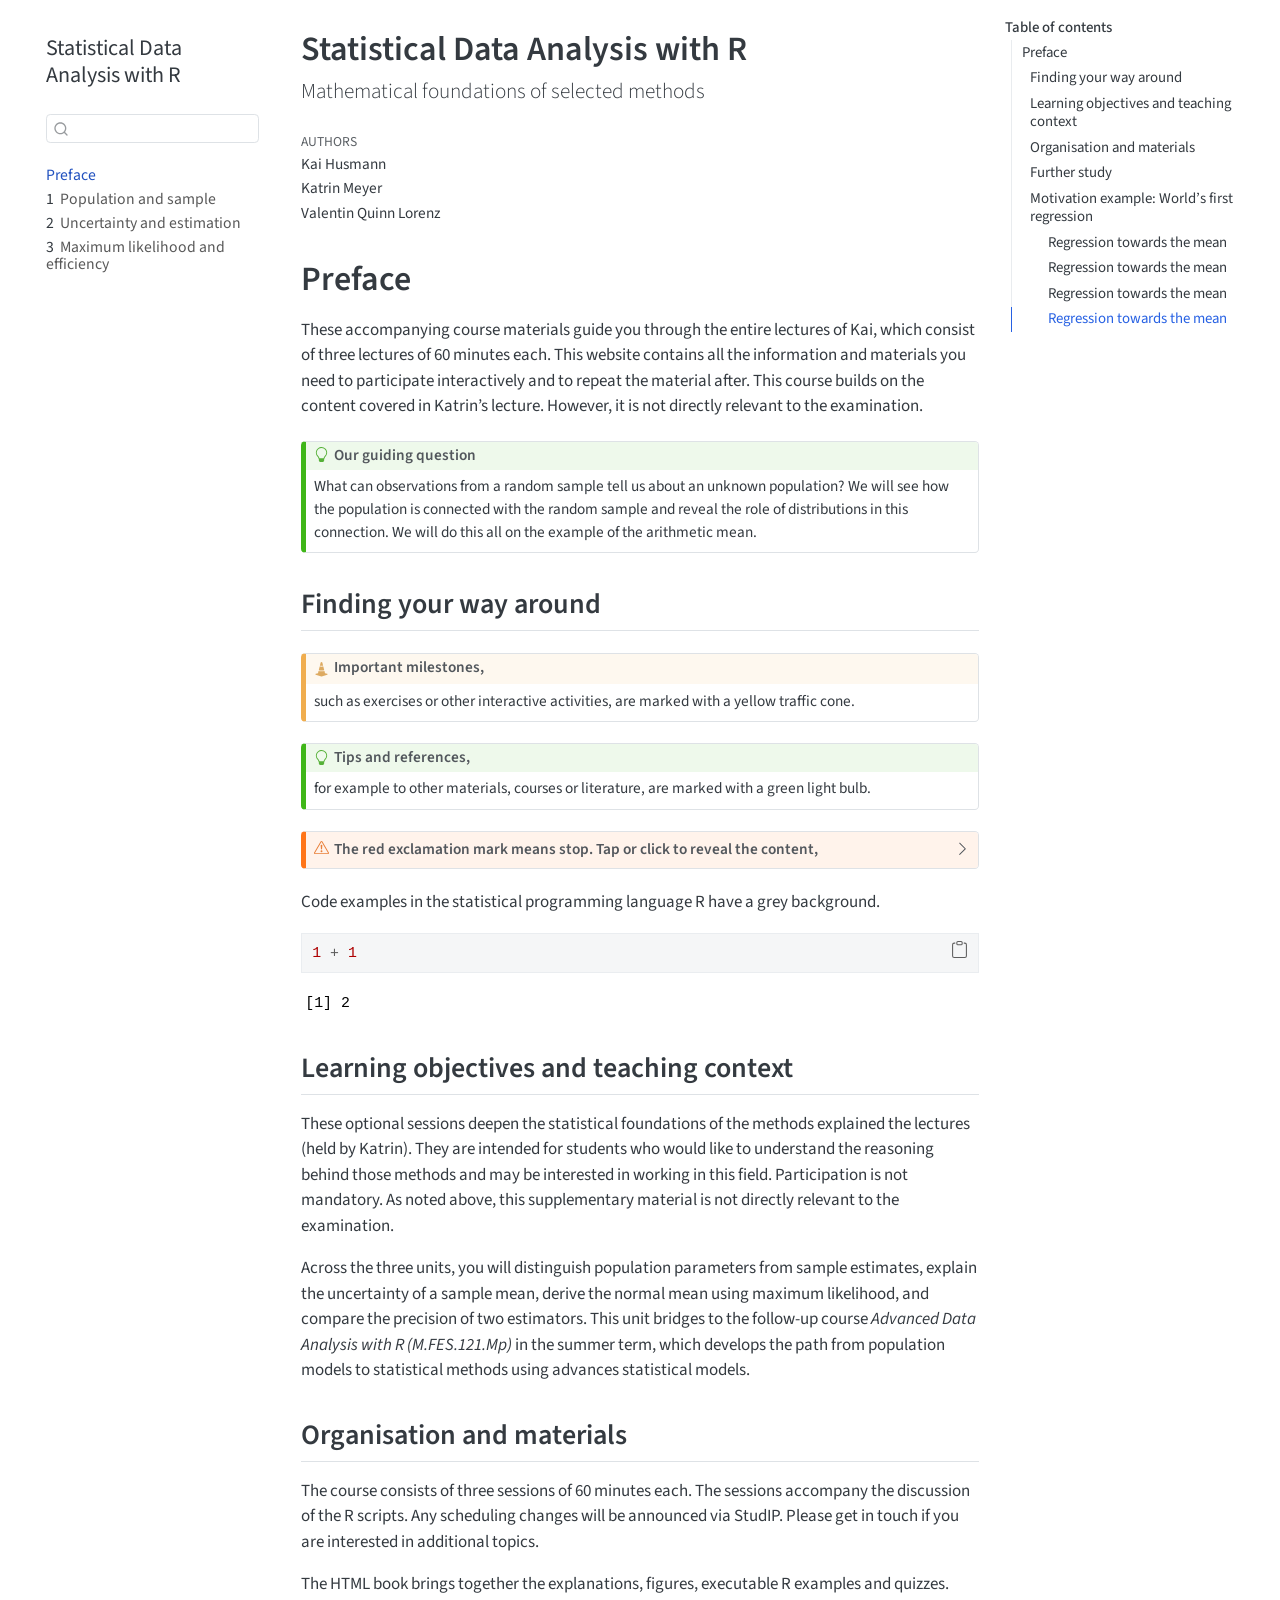
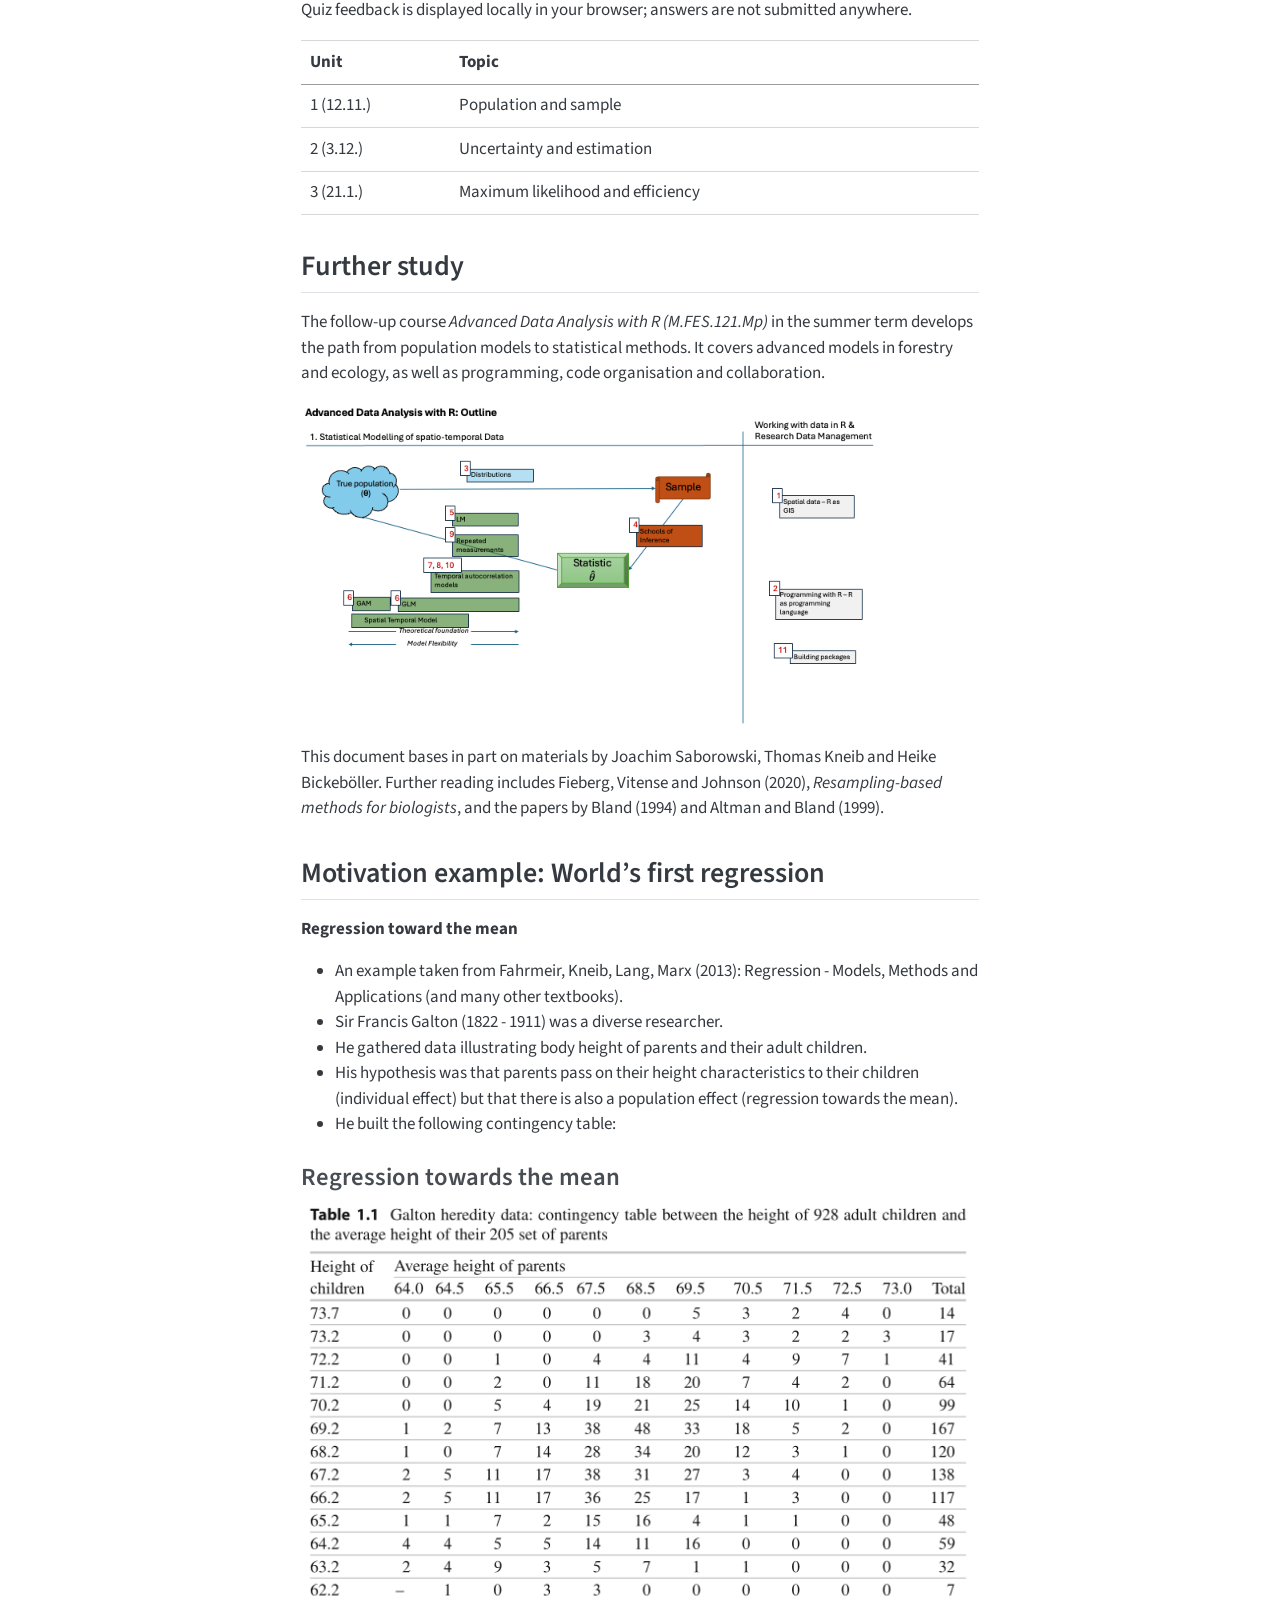
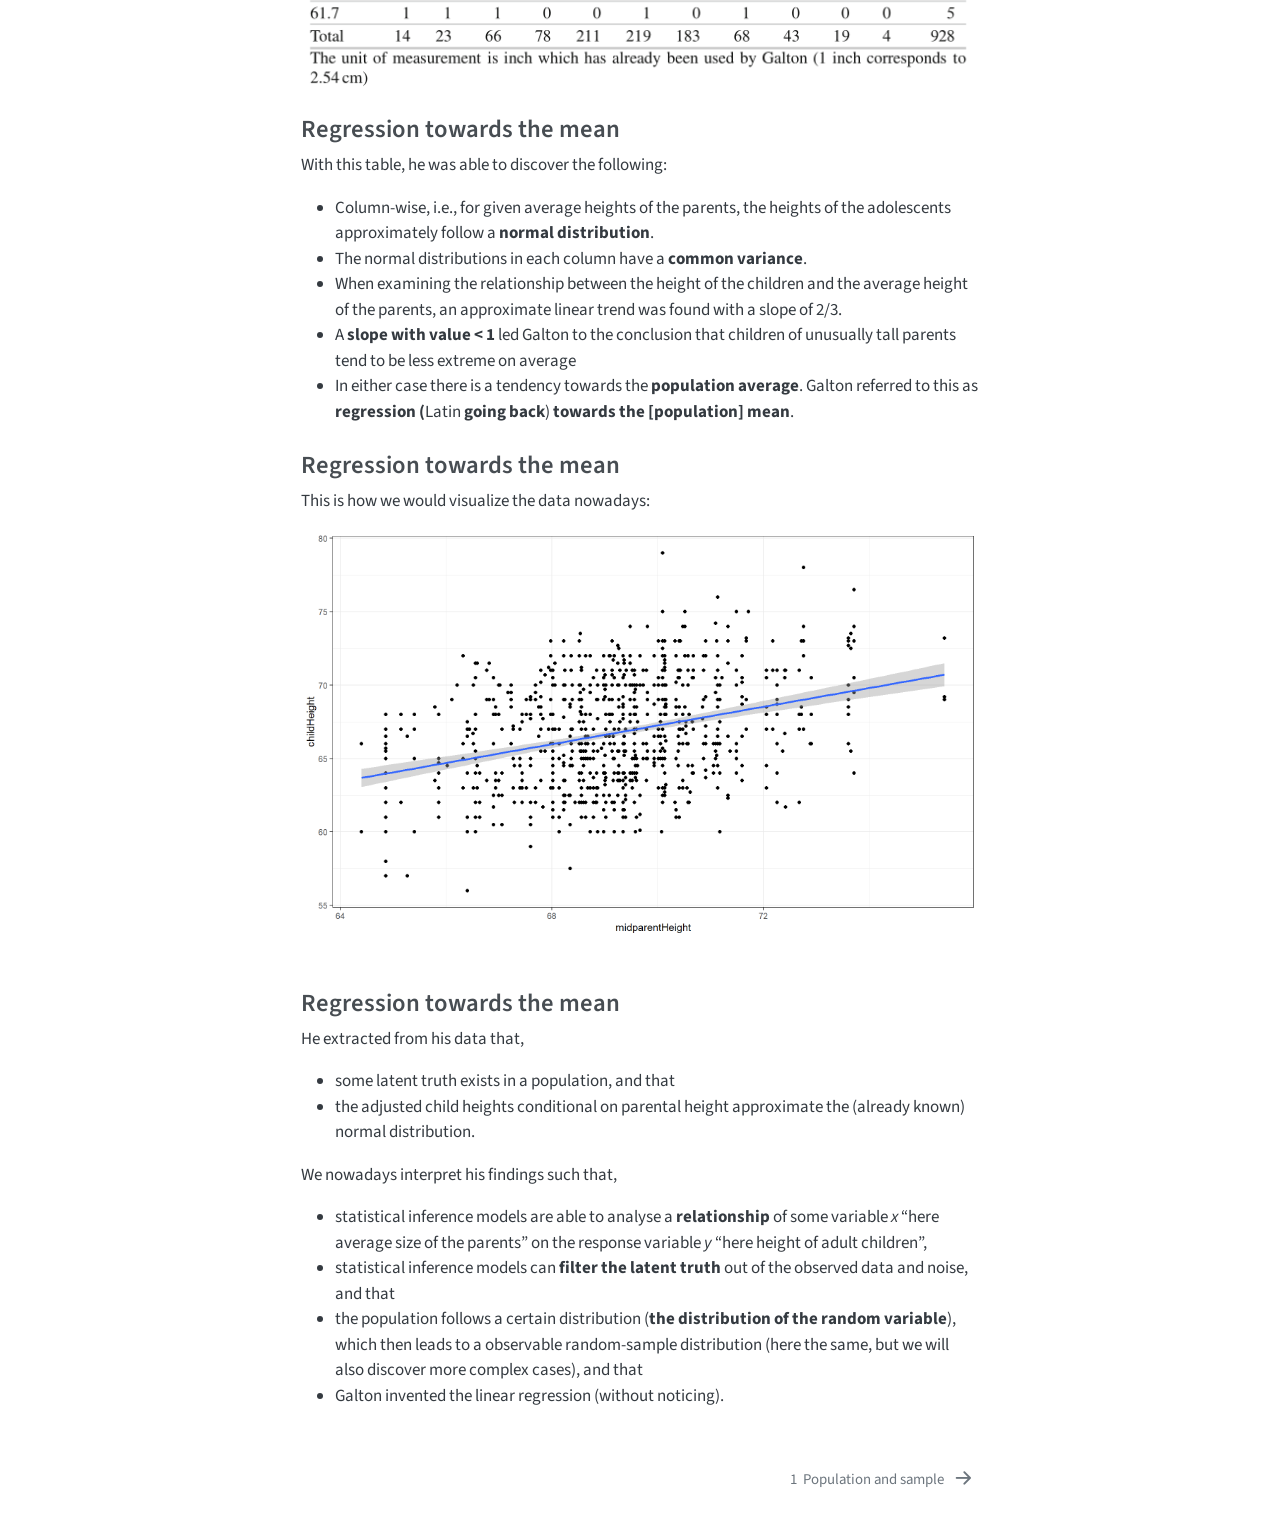
==== docs/index.html @ 3f5bbbbd "Publish initial course book" ====
<!DOCTYPE html>
<html xmlns="http://www.w3.org/1999/xhtml" lang="en" xml:lang="en"><head>

<meta charset="utf-8">
<meta name="generator" content="quarto-1.9.37">

<meta name="viewport" content="width=device-width, initial-scale=1.0, user-scalable=yes">

<meta name="author" content="Kai Husmann">
<meta name="author" content="Katrin Meyer">
<meta name="author" content="Valentin Quinn Lorenz">

<title>Statistical Data Analysis with R</title>
<style>
/* Default styles provided by pandoc.
** See https://pandoc.org/MANUAL.html#variables-for-html for config info.
*/
code{white-space: pre-wrap;}
span.smallcaps{font-variant: small-caps;}
div.columns{display: flex; gap: min(4vw, 1.5em);}
div.column{flex: auto; overflow-x: auto;}
div.hanging-indent{margin-left: 1.5em; text-indent: -1.5em;}
ul.task-list{list-style: none;}
ul.task-list li input[type="checkbox"] {
  width: 0.8em;
  margin: 0 0.8em 0.2em -1em; /* quarto-specific, see https://github.com/quarto-dev/quarto-cli/issues/4556 */ 
  vertical-align: middle;
}
/* CSS for syntax highlighting */
html { -webkit-text-size-adjust: 100%; }
pre > code.sourceCode { white-space: pre; position: relative; }
pre > code.sourceCode > span { display: inline-block; line-height: 1.25; }
pre > code.sourceCode > span:empty { height: 1.2em; }
.sourceCode { overflow: visible; }
code.sourceCode > span { color: inherit; text-decoration: inherit; }
div.sourceCode { margin: 1em 0; }
pre.sourceCode { margin: 0; }
@media screen {
div.sourceCode { overflow: auto; }
}
@media print {
pre > code.sourceCode { white-space: pre-wrap; }
pre > code.sourceCode > span { text-indent: -5em; padding-left: 5em; }
}
pre.numberSource code
  { counter-reset: source-line 0; }
pre.numberSource code > span
  { position: relative; left: -4em; counter-increment: source-line; }
pre.numberSource code > span > a:first-child::before
  { content: counter(source-line);
    position: relative; left: -1em; text-align: right; vertical-align: baseline;
    border: none; display: inline-block;
    -webkit-touch-callout: none; -webkit-user-select: none;
    -khtml-user-select: none; -moz-user-select: none;
    -ms-user-select: none; user-select: none;
    padding: 0 4px; width: 4em;
  }
pre.numberSource { margin-left: 3em;  padding-left: 4px; }
div.sourceCode
  {   }
@media screen {
pre > code.sourceCode > span > a:first-child::before { text-decoration: underline; }
}
</style>


<script src="site_libs/quarto-nav/quarto-nav.js"></script>
<script src="site_libs/quarto-nav/headroom.min.js"></script>
<script src="site_libs/clipboard/clipboard.min.js"></script>
<script src="site_libs/quarto-search/autocomplete.umd.js"></script>
<script src="site_libs/quarto-search/fuse.min.js"></script>
<script src="site_libs/quarto-search/quarto-search.js"></script>
<meta name="quarto:offset" content="./">
<link href="./population-and-sample.html" rel="next">
<script src="site_libs/quarto-html/quarto.js" type="module"></script>
<script src="site_libs/quarto-html/tabsets/tabsets.js" type="module"></script>
<script src="site_libs/quarto-html/popper.min.js"></script>
<script src="site_libs/quarto-html/tippy.umd.min.js"></script>
<script src="site_libs/quarto-html/anchor.min.js"></script>
<link href="site_libs/quarto-html/tippy.css" rel="stylesheet">
<link href="site_libs/quarto-html/quarto-syntax-highlighting-7f8f88aac4f3542376d5c11b86a4c14d.css" rel="stylesheet" id="quarto-text-highlighting-styles">
<script src="site_libs/bootstrap/bootstrap.min.js"></script>
<link href="site_libs/bootstrap/bootstrap-icons.css" rel="stylesheet">
<link href="site_libs/bootstrap/bootstrap-832e3d7b6b94ddcc90a000f8fabe51a9.min.css" rel="stylesheet" append-hash="true" id="quarto-bootstrap" data-mode="light">
<script id="quarto-search-options" type="application/json">{
  "location": "sidebar",
  "copy-button": false,
  "collapse-after": 3,
  "panel-placement": "start",
  "type": "textbox",
  "limit": 50,
  "keyboard-shortcut": [
    "f",
    "/",
    "s"
  ],
  "show-item-context": false,
  "language": {
    "search-no-results-text": "No results",
    "search-matching-documents-text": "matching documents",
    "search-copy-link-title": "Copy link to search",
    "search-hide-matches-text": "Hide additional matches",
    "search-more-match-text": "more match in this document",
    "search-more-matches-text": "more matches in this document",
    "search-clear-button-title": "Clear",
    "search-text-placeholder": "",
    "search-detached-cancel-button-title": "Cancel",
    "search-submit-button-title": "Submit",
    "search-label": "Search"
  }
}</script>


<link rel="stylesheet" href="assets/course.css">
</head>

<body class="nav-sidebar floating quarto-light">

<div id="quarto-search-results"></div>
  <header id="quarto-header" class="headroom fixed-top">
  <nav class="quarto-secondary-nav">
    <div class="container-fluid d-flex">
      <button type="button" class="quarto-btn-toggle btn" data-bs-toggle="collapse" role="button" data-bs-target=".quarto-sidebar-collapse-item" aria-controls="quarto-sidebar" aria-expanded="false" aria-label="Toggle sidebar navigation" onclick="if (window.quartoToggleHeadroom) { window.quartoToggleHeadroom(); }">
        <i class="bi bi-layout-text-sidebar-reverse"></i>
      </button>
        <nav class="quarto-page-breadcrumbs" aria-label="breadcrumb"><ol class="breadcrumb"><li class="breadcrumb-item"><a href="./index.html">Preface</a></li></ol></nav>
        <a class="flex-grow-1" role="navigation" data-bs-toggle="collapse" data-bs-target=".quarto-sidebar-collapse-item" aria-controls="quarto-sidebar" aria-expanded="false" aria-label="Toggle sidebar navigation" onclick="if (window.quartoToggleHeadroom) { window.quartoToggleHeadroom(); }">      
        </a>
      <button type="button" class="btn quarto-search-button" aria-label="Search" onclick="window.quartoOpenSearch();">
        <i class="bi bi-search"></i>
      </button>
    </div>
  </nav>
</header>
<!-- content -->
<div id="quarto-content" class="quarto-container page-columns page-rows-contents page-layout-article">
<!-- sidebar -->
  <nav id="quarto-sidebar" class="sidebar collapse collapse-horizontal quarto-sidebar-collapse-item sidebar-navigation floating overflow-auto">
    <div class="pt-lg-2 mt-2 text-left sidebar-header">
    <div class="sidebar-title mb-0 py-0">
      <a href="./">Statistical Data Analysis with R</a> 
    </div>
      </div>
        <div class="mt-2 flex-shrink-0 align-items-center">
        <div class="sidebar-search">
        <div id="quarto-search" class="" title="Search"></div>
        </div>
        </div>
    <div class="sidebar-menu-container"> 
    <ul class="list-unstyled mt-1">
        <li class="sidebar-item">
  <div class="sidebar-item-container"> 
  <a href="./index.html" class="sidebar-item-text sidebar-link active">
 <span class="menu-text">Preface</span></a>
  </div>
</li>
        <li class="sidebar-item">
  <div class="sidebar-item-container"> 
  <a href="./population-and-sample.html" class="sidebar-item-text sidebar-link">
 <span class="menu-text"><span class="chapter-number">1</span>&nbsp; <span class="chapter-title">Population and sample</span></span></a>
  </div>
</li>
        <li class="sidebar-item">
  <div class="sidebar-item-container"> 
  <a href="./uncertainty-and-estimation.html" class="sidebar-item-text sidebar-link">
 <span class="menu-text"><span class="chapter-number">2</span>&nbsp; <span class="chapter-title">Uncertainty and estimation</span></span></a>
  </div>
</li>
        <li class="sidebar-item">
  <div class="sidebar-item-container"> 
  <a href="./maximum-likelihood-and-efficiency.html" class="sidebar-item-text sidebar-link">
 <span class="menu-text"><span class="chapter-number">3</span>&nbsp; <span class="chapter-title">Maximum likelihood and efficiency</span></span></a>
  </div>
</li>
    </ul>
    </div>
</nav>
<div id="quarto-sidebar-glass" class="quarto-sidebar-collapse-item" data-bs-toggle="collapse" data-bs-target=".quarto-sidebar-collapse-item"></div>
<!-- margin-sidebar -->
    <div id="quarto-margin-sidebar" class="sidebar margin-sidebar">
        <nav id="TOC" role="doc-toc" class="toc-active">
    <h2 id="toc-title">Table of contents</h2>
   
  <ul>
  <li><a href="#preface" id="toc-preface" class="nav-link active" data-scroll-target="#preface">Preface</a>
  <ul class="collapse">
  <li><a href="#finding-your-way-around" id="toc-finding-your-way-around" class="nav-link" data-scroll-target="#finding-your-way-around">Finding your way around</a></li>
  <li><a href="#learning-objectives-and-teaching-context" id="toc-learning-objectives-and-teaching-context" class="nav-link" data-scroll-target="#learning-objectives-and-teaching-context">Learning objectives and teaching context</a></li>
  <li><a href="#organisation-and-materials" id="toc-organisation-and-materials" class="nav-link" data-scroll-target="#organisation-and-materials">Organisation and materials</a></li>
  <li><a href="#further-study" id="toc-further-study" class="nav-link" data-scroll-target="#further-study">Further study</a></li>
  <li><a href="#motivation-example-worlds-first-regression" id="toc-motivation-example-worlds-first-regression" class="nav-link" data-scroll-target="#motivation-example-worlds-first-regression">Motivation example: World’s first regression</a>
  <ul class="collapse">
  <li><a href="#regression-towards-the-mean" id="toc-regression-towards-the-mean" class="nav-link" data-scroll-target="#regression-towards-the-mean">Regression towards the mean</a></li>
  <li><a href="#regression-towards-the-mean-1" id="toc-regression-towards-the-mean-1" class="nav-link" data-scroll-target="#regression-towards-the-mean-1">Regression towards the mean</a></li>
  <li><a href="#regression-towards-the-mean-2" id="toc-regression-towards-the-mean-2" class="nav-link" data-scroll-target="#regression-towards-the-mean-2">Regression towards the mean</a></li>
  <li><a href="#regression-towards-the-mean-3" id="toc-regression-towards-the-mean-3" class="nav-link" data-scroll-target="#regression-towards-the-mean-3">Regression towards the mean</a></li>
  </ul></li>
  </ul></li>
  </ul>
</nav>
    </div>
<!-- main -->
<main class="content" id="quarto-document-content">

<header id="title-block-header" class="quarto-title-block default">
<div class="quarto-title">
<h1 class="title">Statistical Data Analysis with R</h1>
<p class="subtitle lead">Mathematical foundations of selected methods</p>
</div>



<div class="quarto-title-meta">

    <div>
    <div class="quarto-title-meta-heading">Authors</div>
    <div class="quarto-title-meta-contents">
             <p>Kai Husmann </p>
             <p>Katrin Meyer </p>
             <p>Valentin Quinn Lorenz </p>
          </div>
  </div>
    
  
    
  </div>
  


</header>


<section id="preface" class="level1 unnumbered">
<h1 class="unnumbered">Preface</h1>
<p>These accompanying course materials guide you through the entire lectures of Kai, which consist of three lectures of 60 minutes each. This website contains all the information and materials you need to participate interactively and to repeat the material after. This course builds on the content covered in Katrin’s lecture. However, it is not directly relevant to the examination.</p>
<div class="callout callout-style-default callout-tip callout-titled">
<div class="callout-header d-flex align-content-center">
<div class="callout-icon-container">
<i class="callout-icon"></i>
</div>
<div class="callout-title-container flex-fill">
<span class="screen-reader-only">Tip</span>Our guiding question
</div>
</div>
<div class="callout-body-container callout-body">
<p>What can observations from a random sample tell us about an unknown population? We will see how the population is connected with the random sample and reveal the role of distributions in this connection. We will do this all on the example of the arithmetic mean.</p>
</div>
</div>
<section id="finding-your-way-around" class="level2">
<h2 class="anchored" data-anchor-id="finding-your-way-around">Finding your way around</h2>
<div class="callout callout-style-default callout-caution callout-titled">
<div class="callout-header d-flex align-content-center">
<div class="callout-icon-container">
<i class="callout-icon"></i>
</div>
<div class="callout-title-container flex-fill">
<span class="screen-reader-only">Caution</span>Important milestones,
</div>
</div>
<div class="callout-body-container callout-body">
<p>such as exercises or other interactive activities, are marked with a yellow traffic cone.</p>
</div>
</div>
<div class="callout callout-style-default callout-tip callout-titled">
<div class="callout-header d-flex align-content-center">
<div class="callout-icon-container">
<i class="callout-icon"></i>
</div>
<div class="callout-title-container flex-fill">
<span class="screen-reader-only">Tip</span>Tips and references,
</div>
</div>
<div class="callout-body-container callout-body">
<p>for example to other materials, courses or literature, are marked with a green light bulb.</p>
</div>
</div>
<div class="callout callout-style-default callout-warning callout-titled">
<div class="callout-header d-flex align-content-center collapsed" data-bs-toggle="collapse" data-bs-target=".callout-4-contents" aria-controls="callout-4" aria-expanded="false" aria-label="Toggle callout">
<div class="callout-icon-container">
<i class="callout-icon"></i>
</div>
<div class="callout-title-container flex-fill">
<span class="screen-reader-only">Warning</span>The red exclamation mark means stop. Tap or click to reveal the content,
</div>
<div class="callout-btn-toggle d-inline-block border-0 py-1 ps-1 pe-0 float-end"><i class="callout-toggle"></i></div>
</div>
<div id="callout-4" class="callout-4-contents callout-collapse collapse">
<div class="callout-body-container callout-body">
<p>so that you can think about it before reading ahead.</p>
</div>
</div>
</div>
<p>Code examples in the statistical programming language R have a grey background.</p>
<div class="cell">
<div class="code-copy-outer-scaffold"><div class="sourceCode cell-code" id="cb1"><pre class="sourceCode r code-with-copy"><code class="sourceCode r"><span id="cb1-1"><a href="#cb1-1" aria-hidden="true" tabindex="-1"></a><span class="dv">1</span> <span class="sc">+</span> <span class="dv">1</span></span></code></pre></div><button title="Copy to Clipboard" class="code-copy-button"><i class="bi"></i></button></div>
<div class="cell-output cell-output-stdout">
<pre><code>[1] 2</code></pre>
</div>
</div>
</section>
<section id="learning-objectives-and-teaching-context" class="level2">
<h2 class="anchored" data-anchor-id="learning-objectives-and-teaching-context">Learning objectives and teaching context</h2>
<p>These optional sessions deepen the statistical foundations of the methods explained the lectures (held by Katrin). They are intended for students who would like to understand the reasoning behind those methods and may be interested in working in this field. Participation is not mandatory. As noted above, this supplementary material is not directly relevant to the examination.</p>
<p>Across the three units, you will distinguish population parameters from sample estimates, explain the uncertainty of a sample mean, derive the normal mean using maximum likelihood, and compare the precision of two estimators. This unit bridges to the follow-up course <em>Advanced Data Analysis with R (M.FES.121.Mp)</em> in the summer term, which develops the path from population models to statistical methods using advances statistical models.</p>
</section>
<section id="organisation-and-materials" class="level2">
<h2 class="anchored" data-anchor-id="organisation-and-materials">Organisation and materials</h2>
<p>The course consists of three sessions of 60 minutes each. The sessions accompany the discussion of the R scripts. Any scheduling changes will be announced via StudIP. Please get in touch if you are interested in additional topics.</p>
<p>The HTML book brings together the explanations, figures, executable R examples and quizzes. Quiz feedback is displayed locally in your browser; answers are not submitted anywhere.</p>
<table class="caption-top table">
<thead>
<tr class="header">
<th>Unit</th>
<th>Topic</th>
<th></th>
</tr>
</thead>
<tbody>
<tr class="odd">
<td>1 (12.11.)</td>
<td>Population and sample</td>
<td></td>
</tr>
<tr class="even">
<td>2 (3.12.)</td>
<td>Uncertainty and estimation</td>
<td></td>
</tr>
<tr class="odd">
<td>3 (21.1.)</td>
<td>Maximum likelihood and efficiency</td>
<td></td>
</tr>
</tbody>
</table>
</section>
<section id="further-study" class="level2">
<h2 class="anchored" data-anchor-id="further-study">Further study</h2>
<p>The follow-up course <em>Advanced Data Analysis with R (M.FES.121.Mp)</em> in the summer term develops the path from population models to statistical methods. It covers advanced models in forestry and ecology, as well as programming, code organisation and collaboration.</p>
<p><img src="assets/intro/overview.png" class="img-fluid" style="width:85.0%" alt="Overview of the Advanced Data Analysis with R course."></p>
<p>This document bases in part on materials by Joachim Saborowski, Thomas Kneib and Heike Bickeböller. Further reading includes Fieberg, Vitense and Johnson (2020), <em>Resampling-based methods for biologists</em>, and the papers by Bland (1994) and Altman and Bland (1999).</p>
</section>
<section id="motivation-example-worlds-first-regression" class="level2">
<h2 class="anchored" data-anchor-id="motivation-example-worlds-first-regression">Motivation example: World’s first regression</h2>
<p><strong>Regression toward the mean</strong></p>
<ul>
<li>An example taken from Fahrmeir, Kneib, Lang, Marx (2013): Regression - Models, Methods and Applications (and many other textbooks).</li>
<li>Sir Francis Galton (1822 - 1911) was a diverse researcher.</li>
<li>He gathered data illustrating body height of parents and their adult children.</li>
<li>His hypothesis was that parents pass on their height characteristics to their children (individual effect) but that there is also a population effect (regression towards the mean).</li>
<li>He built the following contingency table:</li>
</ul>
<section id="regression-towards-the-mean" class="level3">
<h3 class="anchored" data-anchor-id="regression-towards-the-mean">Regression towards the mean</h3>
<p><img src="assets/intro/galton_contingency.png" class="img-fluid"></p>
</section>
<section id="regression-towards-the-mean-1" class="level3">
<h3 class="anchored" data-anchor-id="regression-towards-the-mean-1">Regression towards the mean</h3>
<p>With this table, he was able to discover the following:</p>
<ul>
<li>Column-wise, i.e., for given average heights of the parents, the heights of the adolescents approximately follow a <strong>normal distribution</strong>.</li>
<li>The normal distributions in each column have a <strong>common variance</strong>.</li>
<li>When examining the relationship between the height of the children and the average height of the parents, an approximate linear trend was found with a slope of 2/3.</li>
<li>A <strong>slope with value &lt; 1</strong> led Galton to the conclusion that children of unusually tall parents tend to be less extreme on average</li>
<li>In either case there is a tendency towards the <strong>population average</strong>. Galton referred to this as <strong>regression (</strong>Latin <strong>going back</strong>) <strong>towards the [population] mean</strong>.</li>
</ul>
</section>
<section id="regression-towards-the-mean-2" class="level3">
<h3 class="anchored" data-anchor-id="regression-towards-the-mean-2">Regression towards the mean</h3>
<p>This is how we would visualize the data nowadays:</p>
<div class="cell">
<div class="cell-output-display">
<div>
<figure class="figure">
<p><img src="index_files/figure-html/unnamed-chunk-2-1.png" class="img-fluid figure-img" width="960"></p>
</figure>
</div>
</div>
</div>
</section>
<section id="regression-towards-the-mean-3" class="level3">
<h3 class="anchored" data-anchor-id="regression-towards-the-mean-3">Regression towards the mean</h3>
<p>He extracted from his data that,</p>
<ul>
<li>some latent truth exists in a population, and that</li>
<li>the adjusted child heights conditional on parental height approximate the (already known) normal distribution.</li>
</ul>
<p>We nowadays interpret his findings such that,</p>
<ul>
<li>statistical inference models are able to analyse a <strong>relationship</strong> of some variable <em>x</em> “here average size of the parents” on the response variable <em>y</em> “here height of adult children”,</li>
<li>statistical inference models can <strong>filter the latent truth</strong> out of the observed data and noise, and that</li>
<li>the population follows a certain distribution (<strong>the distribution of the random variable</strong>), which then leads to a observable random-sample distribution (here the same, but we will also discover more complex cases), and that</li>
<li>Galton invented the linear regression (without noticing).</li>
</ul>


</section>
</section>
</section>

</main> <!-- /main -->
<script>
document.addEventListener('DOMContentLoaded', () => {
  document.querySelectorAll('.course-quiz').forEach(quiz => {
    const feedback = quiz.querySelector('.quiz-feedback');
    quiz.querySelector('[data-check]').addEventListener('click', () => {
      const selected = quiz.querySelector('input:checked');
      feedback.textContent = !selected ? 'Please select an answer first.' :
        (selected.value === quiz.dataset.answer ? 'Correct. ' : 'Not quite. ') + quiz.dataset.explanation;
    });
    quiz.querySelector('[data-reset]').addEventListener('click', () => {
      quiz.querySelectorAll('input').forEach(input => { input.checked = false; });
      feedback.textContent = '';
      quiz.querySelector('input').focus();
    });
  });
});
</script>
<script id="quarto-html-after-body" type="application/javascript">
  window.document.addEventListener("DOMContentLoaded", function (event) {
    const icon = "";
    const anchorJS = new window.AnchorJS();
    anchorJS.options = {
      placement: 'right',
      icon: icon
    };
    anchorJS.add('.anchored');
    const isCodeAnnotation = (el) => {
      for (const clz of el.classList) {
        if (clz.startsWith('code-annotation-')) {                     
          return true;
        }
      }
      return false;
    }
    const onCopySuccess = function(e) {
      // button target
      const button = e.trigger;
      // don't keep focus
      button.blur();
      // flash "checked"
      button.classList.add('code-copy-button-checked');
      var currentTitle = button.getAttribute("title");
      button.setAttribute("title", "Copied!");
      let tooltip;
      if (window.bootstrap) {
        button.setAttribute("data-bs-toggle", "tooltip");
        button.setAttribute("data-bs-placement", "left");
        button.setAttribute("data-bs-title", "Copied!");
        tooltip = new bootstrap.Tooltip(button, 
          { trigger: "manual", 
            customClass: "code-copy-button-tooltip",
            offset: [0, -8]});
        tooltip.show();    
      }
      setTimeout(function() {
        if (tooltip) {
          tooltip.hide();
          button.removeAttribute("data-bs-title");
          button.removeAttribute("data-bs-toggle");
          button.removeAttribute("data-bs-placement");
        }
        button.setAttribute("title", currentTitle);
        button.classList.remove('code-copy-button-checked');
      }, 1000);
      // clear code selection
      e.clearSelection();
    }
    const getTextToCopy = function(trigger) {
      const outerScaffold = trigger.parentElement.cloneNode(true);
      const codeEl = outerScaffold.querySelector('code');
      for (const childEl of codeEl.children) {
        if (isCodeAnnotation(childEl)) {
          childEl.remove();
        }
      }
      return codeEl.innerText;
    }
    const clipboard = new window.ClipboardJS('.code-copy-button:not([data-in-quarto-modal])', {
      text: getTextToCopy
    });
    clipboard.on('success', onCopySuccess);
    if (window.document.getElementById('quarto-embedded-source-code-modal')) {
      const clipboardModal = new window.ClipboardJS('.code-copy-button[data-in-quarto-modal]', {
        text: getTextToCopy,
        container: window.document.getElementById('quarto-embedded-source-code-modal')
      });
      clipboardModal.on('success', onCopySuccess);
    }
      var localhostRegex = new RegExp(/^(?:http|https):\/\/localhost\:?[0-9]*\//);
      var mailtoRegex = new RegExp(/^mailto:/);
        var filterRegex = new RegExp('/' + window.location.host + '/');
      var isInternal = (href) => {
          return filterRegex.test(href) || localhostRegex.test(href) || mailtoRegex.test(href);
      }
      // Inspect non-navigation links and adorn them if external
     var links = window.document.querySelectorAll('a[href]:not(.nav-link):not(.navbar-brand):not(.toc-action):not(.sidebar-link):not(.sidebar-item-toggle):not(.pagination-link):not(.no-external):not([aria-hidden]):not(.dropdown-item):not(.quarto-navigation-tool):not(.about-link)');
      for (var i=0; i<links.length; i++) {
        const link = links[i];
        if (!isInternal(link.href)) {
          // undo the damage that might have been done by quarto-nav.js in the case of
          // links that we want to consider external
          if (link.dataset.originalHref !== undefined) {
            link.href = link.dataset.originalHref;
          }
        }
      }
    function tippyHover(el, contentFn, onTriggerFn, onUntriggerFn) {
      const config = {
        allowHTML: true,
        maxWidth: 500,
        delay: 100,
        arrow: false,
        appendTo: function(el) {
            return el.parentElement;
        },
        interactive: true,
        interactiveBorder: 10,
        theme: 'quarto',
        placement: 'bottom-start',
      };
      if (contentFn) {
        config.content = contentFn;
      }
      if (onTriggerFn) {
        config.onTrigger = onTriggerFn;
      }
      if (onUntriggerFn) {
        config.onUntrigger = onUntriggerFn;
      }
      window.tippy(el, config); 
    }
    const noterefs = window.document.querySelectorAll('a[role="doc-noteref"]');
    for (var i=0; i<noterefs.length; i++) {
      const ref = noterefs[i];
      tippyHover(ref, function() {
        // use id or data attribute instead here
        let href = ref.getAttribute('data-footnote-href') || ref.getAttribute('href');
        try { href = new URL(href).hash; } catch {}
        const id = href.replace(/^#\/?/, "");
        const note = window.document.getElementById(id);
        if (note) {
          return note.innerHTML;
        } else {
          return "";
        }
      });
    }
    const xrefs = window.document.querySelectorAll('a.quarto-xref');
    const processXRef = (id, note) => {
      // Strip column container classes
      const stripColumnClz = (el) => {
        el.classList.remove("page-full", "page-columns");
        if (el.children) {
          for (const child of el.children) {
            stripColumnClz(child);
          }
        }
      }
      stripColumnClz(note)
      if (id === null || id.startsWith('sec-')) {
        // Special case sections, only their first couple elements
        const container = document.createElement("div");
        if (note.children && note.children.length > 2) {
          container.appendChild(note.children[0].cloneNode(true));
          for (let i = 1; i < note.children.length; i++) {
            const child = note.children[i];
            if (child.tagName === "P" && child.innerText === "") {
              continue;
            } else {
              container.appendChild(child.cloneNode(true));
              break;
            }
          }
          if (window.Quarto?.typesetMath) {
            window.Quarto.typesetMath(container);
          }
          return container.innerHTML
        } else {
          if (window.Quarto?.typesetMath) {
            window.Quarto.typesetMath(note);
          }
          return note.innerHTML;
        }
      } else {
        // Remove any anchor links if they are present
        const anchorLink = note.querySelector('a.anchorjs-link');
        if (anchorLink) {
          anchorLink.remove();
        }
        if (window.Quarto?.typesetMath) {
          window.Quarto.typesetMath(note);
        }
        if (note.classList.contains("callout")) {
          return note.outerHTML;
        } else {
          return note.innerHTML;
        }
      }
    }
    for (var i=0; i<xrefs.length; i++) {
      const xref = xrefs[i];
      tippyHover(xref, undefined, function(instance) {
        instance.disable();
        let url = xref.getAttribute('href');
        let hash = undefined; 
        if (url.startsWith('#')) {
          hash = url;
        } else {
          try { hash = new URL(url).hash; } catch {}
        }
        if (hash) {
          const id = hash.replace(/^#\/?/, "");
          const note = window.document.getElementById(id);
          if (note !== null) {
            try {
              const html = processXRef(id, note.cloneNode(true));
              instance.setContent(html);
            } finally {
              instance.enable();
              instance.show();
            }
          } else {
            // See if we can fetch this
            fetch(url.split('#')[0])
            .then(res => res.text())
            .then(html => {
              const parser = new DOMParser();
              const htmlDoc = parser.parseFromString(html, "text/html");
              const note = htmlDoc.getElementById(id);
              if (note !== null) {
                const html = processXRef(id, note);
                instance.setContent(html);
              } 
            }).finally(() => {
              instance.enable();
              instance.show();
            });
          }
        } else {
          // See if we can fetch a full url (with no hash to target)
          // This is a special case and we should probably do some content thinning / targeting
          fetch(url)
          .then(res => res.text())
          .then(html => {
            const parser = new DOMParser();
            const htmlDoc = parser.parseFromString(html, "text/html");
            const note = htmlDoc.querySelector('main.content');
            if (note !== null) {
              // This should only happen for chapter cross references
              // (since there is no id in the URL)
              // remove the first header
              if (note.children.length > 0 && note.children[0].tagName === "HEADER") {
                note.children[0].remove();
              }
              const html = processXRef(null, note);
              instance.setContent(html);
            } 
          }).finally(() => {
            instance.enable();
            instance.show();
          });
        }
      }, function(instance) {
      });
    }
        let selectedAnnoteEl;
        const selectorForAnnotation = ( cell, annotation) => {
          let cellAttr = 'data-code-cell="' + cell + '"';
          let lineAttr = 'data-code-annotation="' +  annotation + '"';
          const selector = 'span[' + cellAttr + '][' + lineAttr + ']';
          return selector;
        }
        const selectCodeLines = (annoteEl) => {
          const doc = window.document;
          const targetCell = annoteEl.getAttribute("data-target-cell");
          const targetAnnotation = annoteEl.getAttribute("data-target-annotation");
          const annoteSpan = window.document.querySelector(selectorForAnnotation(targetCell, targetAnnotation));
          const lines = annoteSpan.getAttribute("data-code-lines").split(",");
          const lineIds = lines.map((line) => {
            return targetCell + "-" + line;
          })
          let top = null;
          let height = null;
          let parent = null;
          if (lineIds.length > 0) {
              //compute the position of the single el (top and bottom and make a div)
              const el = window.document.getElementById(lineIds[0]);
              top = el.offsetTop;
              height = el.offsetHeight;
              parent = el.parentElement.parentElement;
            if (lineIds.length > 1) {
              const lastEl = window.document.getElementById(lineIds[lineIds.length - 1]);
              const bottom = lastEl.offsetTop + lastEl.offsetHeight;
              height = bottom - top;
            }
            if (top !== null && height !== null && parent !== null) {
              // cook up a div (if necessary) and position it 
              let div = window.document.getElementById("code-annotation-line-highlight");
              if (div === null) {
                div = window.document.createElement("div");
                div.setAttribute("id", "code-annotation-line-highlight");
                div.style.position = 'absolute';
                parent.appendChild(div);
              }
              div.style.top = top - 2 + "px";
              div.style.height = height + 4 + "px";
              div.style.left = 0;
              let gutterDiv = window.document.getElementById("code-annotation-line-highlight-gutter");
              if (gutterDiv === null) {
                gutterDiv = window.document.createElement("div");
                gutterDiv.setAttribute("id", "code-annotation-line-highlight-gutter");
                gutterDiv.style.position = 'absolute';
                const codeCell = window.document.getElementById(targetCell);
                const gutter = codeCell.querySelector('.code-annotation-gutter');
                gutter.appendChild(gutterDiv);
              }
              gutterDiv.style.top = top - 2 + "px";
              gutterDiv.style.height = height + 4 + "px";
            }
            selectedAnnoteEl = annoteEl;
          }
        };
        const unselectCodeLines = () => {
          const elementsIds = ["code-annotation-line-highlight", "code-annotation-line-highlight-gutter"];
          elementsIds.forEach((elId) => {
            const div = window.document.getElementById(elId);
            if (div) {
              div.remove();
            }
          });
          selectedAnnoteEl = undefined;
        };
          // Handle positioning of the toggle
      window.addEventListener(
        "resize",
        throttle(() => {
          elRect = undefined;
          if (selectedAnnoteEl) {
            selectCodeLines(selectedAnnoteEl);
          }
        }, 10)
      );
      function throttle(fn, ms) {
      let throttle = false;
      let timer;
        return (...args) => {
          if(!throttle) { // first call gets through
              fn.apply(this, args);
              throttle = true;
          } else { // all the others get throttled
              if(timer) clearTimeout(timer); // cancel #2
              timer = setTimeout(() => {
                fn.apply(this, args);
                timer = throttle = false;
              }, ms);
          }
        };
      }
        // Attach click handler to the DT
        const annoteDls = window.document.querySelectorAll('dt[data-target-cell]');
        for (const annoteDlNode of annoteDls) {
          annoteDlNode.addEventListener('click', (event) => {
            const clickedEl = event.target;
            if (clickedEl !== selectedAnnoteEl) {
              unselectCodeLines();
              const activeEl = window.document.querySelector('dt[data-target-cell].code-annotation-active');
              if (activeEl) {
                activeEl.classList.remove('code-annotation-active');
              }
              selectCodeLines(clickedEl);
              clickedEl.classList.add('code-annotation-active');
            } else {
              // Unselect the line
              unselectCodeLines();
              clickedEl.classList.remove('code-annotation-active');
            }
          });
        }
    const findCites = (el) => {
      const parentEl = el.parentElement;
      if (parentEl) {
        const cites = parentEl.dataset.cites;
        if (cites) {
          return {
            el,
            cites: cites.split(' ')
          };
        } else {
          return findCites(el.parentElement)
        }
      } else {
        return undefined;
      }
    };
    var bibliorefs = window.document.querySelectorAll('a[role="doc-biblioref"]');
    for (var i=0; i<bibliorefs.length; i++) {
      const ref = bibliorefs[i];
      const citeInfo = findCites(ref);
      if (citeInfo) {
        tippyHover(citeInfo.el, function() {
          var popup = window.document.createElement('div');
          citeInfo.cites.forEach(function(cite) {
            var citeDiv = window.document.createElement('div');
            citeDiv.classList.add('hanging-indent');
            citeDiv.classList.add('csl-entry');
            var biblioDiv = window.document.getElementById('ref-' + cite);
            if (biblioDiv) {
              citeDiv.innerHTML = biblioDiv.innerHTML;
            }
            popup.appendChild(citeDiv);
          });
          return popup.innerHTML;
        });
      }
    }
  });
  </script>
<nav class="page-navigation">
  <div class="nav-page nav-page-previous">
  </div>
  <div class="nav-page nav-page-next">
      <a href="./population-and-sample.html" class="pagination-link" aria-label="Population and sample">
        <span class="nav-page-text"><span class="chapter-number">1</span>&nbsp; <span class="chapter-title">Population and sample</span></span> <i class="bi bi-arrow-right-short"></i>
      </a>
  </div>
</nav>
</div> <!-- /content -->




</body></html>
---- docs/site_libs/quarto-html/tippy.css ----
.tippy-box[data-animation=fade][data-state=hidden]{opacity:0}[data-tippy-root]{max-width:calc(100vw - 10px)}.tippy-box{position:relative;background-color:#333;color:#fff;border-radius:4px;font-size:14px;line-height:1.4;white-space:normal;outline:0;transition-property:transform,visibility,opacity}.tippy-box[data-placement^=top]>.tippy-arrow{bottom:0}.tippy-box[data-placement^=top]>.tippy-arrow:before{bottom:-7px;left:0;border-width:8px 8px 0;border-top-color:initial;transform-origin:center top}.tippy-box[data-placement^=bottom]>.tippy-arrow{top:0}.tippy-box[data-placement^=bottom]>.tippy-arrow:before{top:-7px;left:0;border-width:0 8px 8px;border-bottom-color:initial;transform-origin:center bottom}.tippy-box[data-placement^=left]>.tippy-arrow{right:0}.tippy-box[data-placement^=left]>.tippy-arrow:before{border-width:8px 0 8px 8px;border-left-color:initial;right:-7px;transform-origin:center left}.tippy-box[data-placement^=right]>.tippy-arrow{left:0}.tippy-box[data-placement^=right]>.tippy-arrow:before{left:-7px;border-width:8px 8px 8px 0;border-right-color:initial;transform-origin:center right}.tippy-box[data-inertia][data-state=visible]{transition-timing-function:cubic-bezier(.54,1.5,.38,1.11)}.tippy-arrow{width:16px;height:16px;color:#333}.tippy-arrow:before{content:"";position:absolute;border-color:transparent;border-style:solid}.tippy-content{position:relative;padding:5px 9px;z-index:1}
---- docs/site_libs/quarto-html/quarto-syntax-highlighting-7f8f88aac4f3542376d5c11b86a4c14d.css ----
/* quarto syntax highlight colors */
:root {
  --quarto-hl-ot-color: #003B4F;
  --quarto-hl-at-color: #657422;
  --quarto-hl-ss-color: #20794D;
  --quarto-hl-an-color: #5E5E5E;
  --quarto-hl-fu-color: #4758AB;
  --quarto-hl-st-color: #20794D;
  --quarto-hl-cf-color: #003B4F;
  --quarto-hl-op-color: #5E5E5E;
  --quarto-hl-er-color: #AD0000;
  --quarto-hl-bn-color: #AD0000;
  --quarto-hl-al-color: #AD0000;
  --quarto-hl-va-color: #111111;
  --quarto-hl-bu-color: inherit;
  --quarto-hl-ex-color: inherit;
  --quarto-hl-pp-color: #AD0000;
  --quarto-hl-in-color: #5E5E5E;
  --quarto-hl-vs-color: #20794D;
  --quarto-hl-wa-color: #5E5E5E;
  --quarto-hl-do-color: #5E5E5E;
  --quarto-hl-im-color: #00769E;
  --quarto-hl-ch-color: #20794D;
  --quarto-hl-dt-color: #AD0000;
  --quarto-hl-fl-color: #AD0000;
  --quarto-hl-co-color: #5E5E5E;
  --quarto-hl-cv-color: #5E5E5E;
  --quarto-hl-cn-color: #8f5902;
  --quarto-hl-sc-color: #5E5E5E;
  --quarto-hl-dv-color: #AD0000;
  --quarto-hl-kw-color: #003B4F;
}

/* other quarto variables */
:root {
  --quarto-font-monospace: SFMono-Regular, Menlo, Monaco, Consolas, "Liberation Mono", "Courier New", monospace;
}

/* syntax highlight based on Pandoc's rules */
pre > code.sourceCode > span {
  color: #003B4F;
}

code.sourceCode > span {
  color: #003B4F;
}

div.sourceCode,
div.sourceCode pre.sourceCode {
  color: #003B4F;
}

/* Normal */
code span {
  color: #003B4F;
}

/* Alert */
code span.al {
  color: #AD0000;
  font-style: inherit;
}

/* Annotation */
code span.an {
  color: #5E5E5E;
  font-style: inherit;
}

/* Attribute */
code span.at {
  color: #657422;
  font-style: inherit;
}

/* BaseN */
code span.bn {
  color: #AD0000;
  font-style: inherit;
}

/* BuiltIn */
code span.bu {
  font-style: inherit;
}

/* ControlFlow */
code span.cf {
  color: #003B4F;
  font-weight: bold;
  font-style: inherit;
}

/* Char */
code span.ch {
  color: #20794D;
  font-style: inherit;
}

/* Constant */
code span.cn {
  color: #8f5902;
  font-style: inherit;
}

/* Comment */
code span.co {
  color: #5E5E5E;
  font-style: inherit;
}

/* CommentVar */
code span.cv {
  color: #5E5E5E;
  font-style: italic;
}

/* Documentation */
code span.do {
  color: #5E5E5E;
  font-style: italic;
}

/* DataType */
code span.dt {
  color: #AD0000;
  font-style: inherit;
}

/* DecVal */
code span.dv {
  color: #AD0000;
  font-style: inherit;
}

/* Error */
code span.er {
  color: #AD0000;
  font-style: inherit;
}

/* Extension */
code span.ex {
  font-style: inherit;
}

/* Float */
code span.fl {
  color: #AD0000;
  font-style: inherit;
}

/* Function */
code span.fu {
  color: #4758AB;
  font-style: inherit;
}

/* Import */
code span.im {
  color: #00769E;
  font-style: inherit;
}

/* Information */
code span.in {
  color: #5E5E5E;
  font-style: inherit;
}

/* Keyword */
code span.kw {
  color: #003B4F;
  font-weight: bold;
  font-style: inherit;
}

/* Operator */
code span.op {
  color: #5E5E5E;
  font-style: inherit;
}

/* Other */
code span.ot {
  color: #003B4F;
  font-style: inherit;
}

/* Preprocessor */
code span.pp {
  color: #AD0000;
  font-style: inherit;
}

/* SpecialChar */
code span.sc {
  color: #5E5E5E;
  font-style: inherit;
}

/* SpecialString */
code span.ss {
  color: #20794D;
  font-style: inherit;
}

/* String */
code span.st {
  color: #20794D;
  font-style: inherit;
}

/* Variable */
code span.va {
  color: #111111;
  font-style: inherit;
}

/* VerbatimString */
code span.vs {
  color: #20794D;
  font-style: inherit;
}

/* Warning */
code span.wa {
  color: #5E5E5E;
  font-style: italic;
}

.prevent-inlining {
  content: "</";
}

/*# sourceMappingURL=789ad8cd35626ba772517505b42a116e.css.map */
---- docs/assets/course.css ----
.course-quiz { border: 1px solid #d4d9dd; border-left: .3rem solid #e6ad10; border-radius: .35rem; padding: 1.2rem; margin: 1.5rem 0; }
.course-quiz legend { font-size: 1.05rem; font-weight: 600; }
.course-quiz label { display: block; padding: .45rem .3rem; cursor: pointer; }
.course-quiz input { margin-right: .6rem; }
.course-quiz button { margin: .8rem .5rem 0 0; padding: .4rem .8rem; border: 1px solid #286090; border-radius: .25rem; background: #286090; color: white; }
.course-quiz button:focus-visible, .course-quiz input:focus-visible { outline: 3px solid #e6ad10; outline-offset: 3px; }
.quiz-feedback { margin-top: .8rem; }
.quiz-feedback:empty { display: none; }
pre.sourceCode { background: #f5f6f7; }
img { max-width: 100%; }
.math.display { display: block; overflow-x: auto; padding: .3rem 0; }
@media print { .course-quiz button { display: none; } }
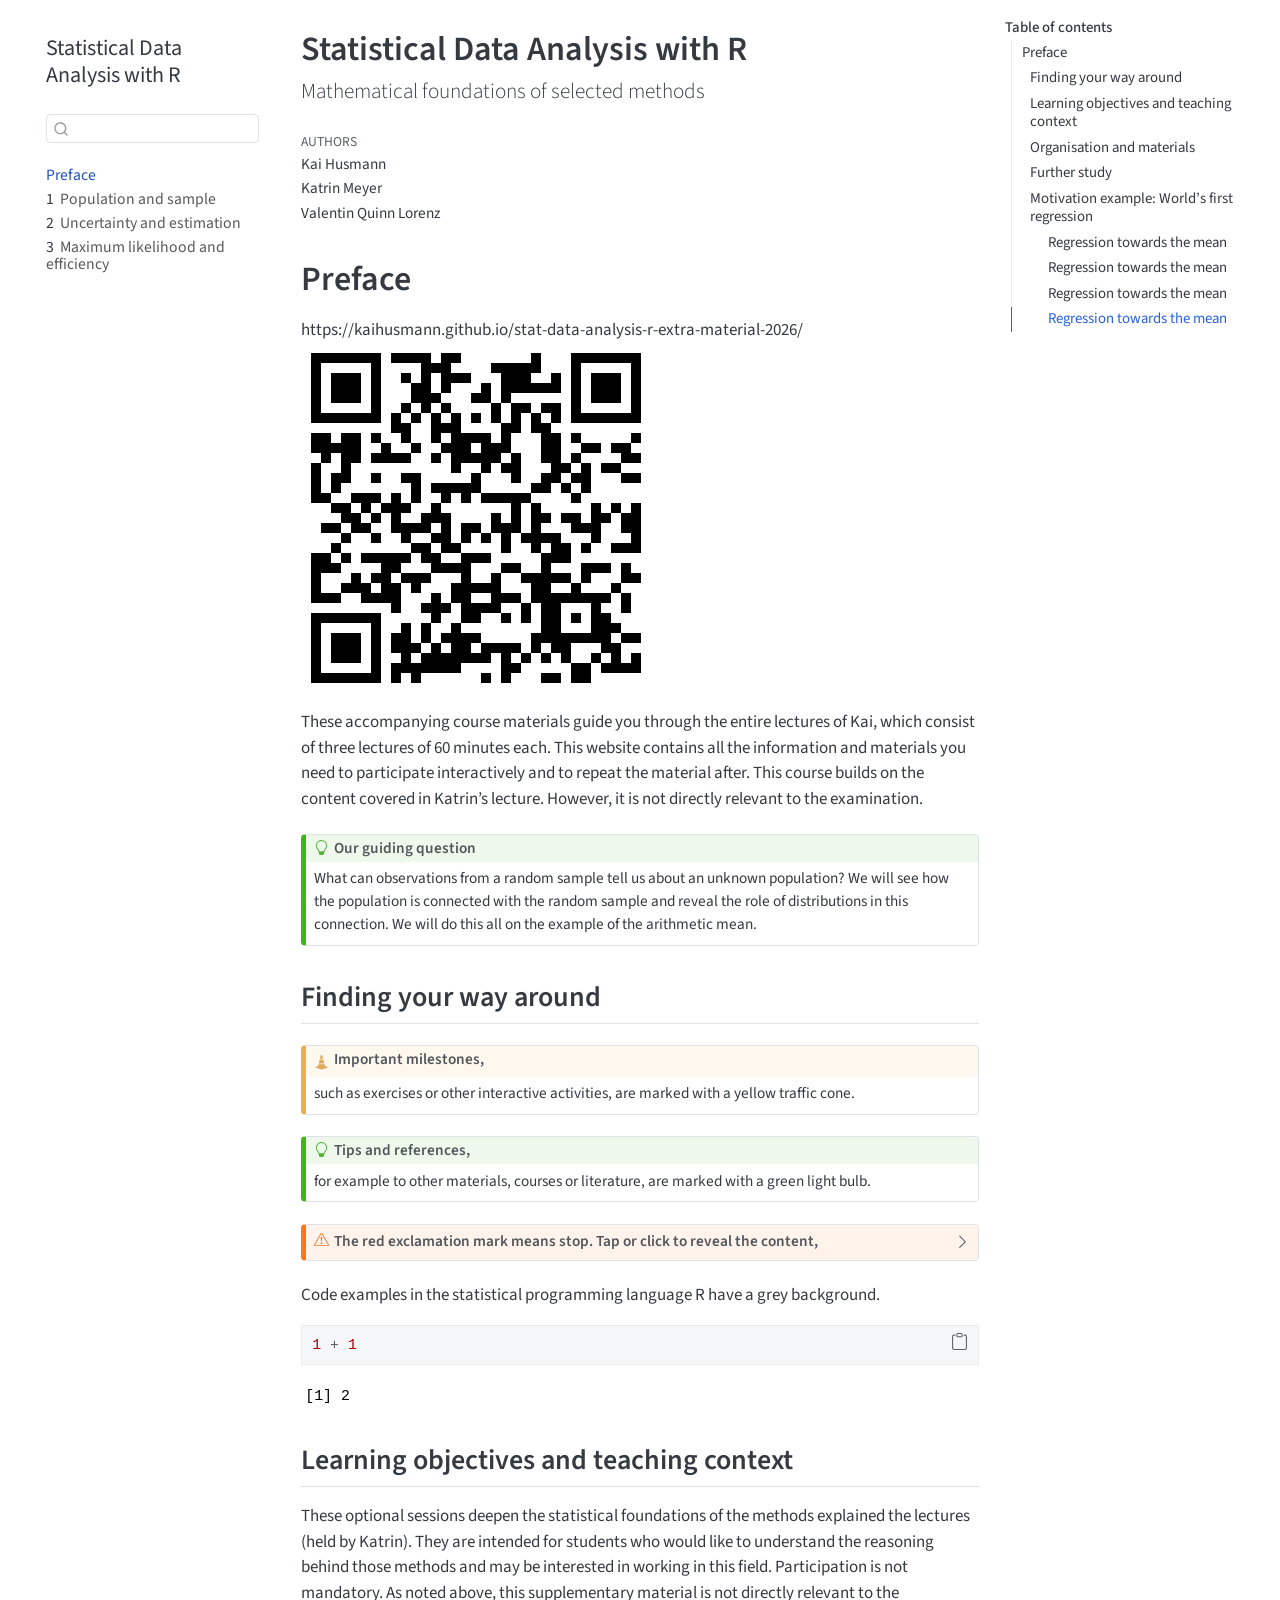
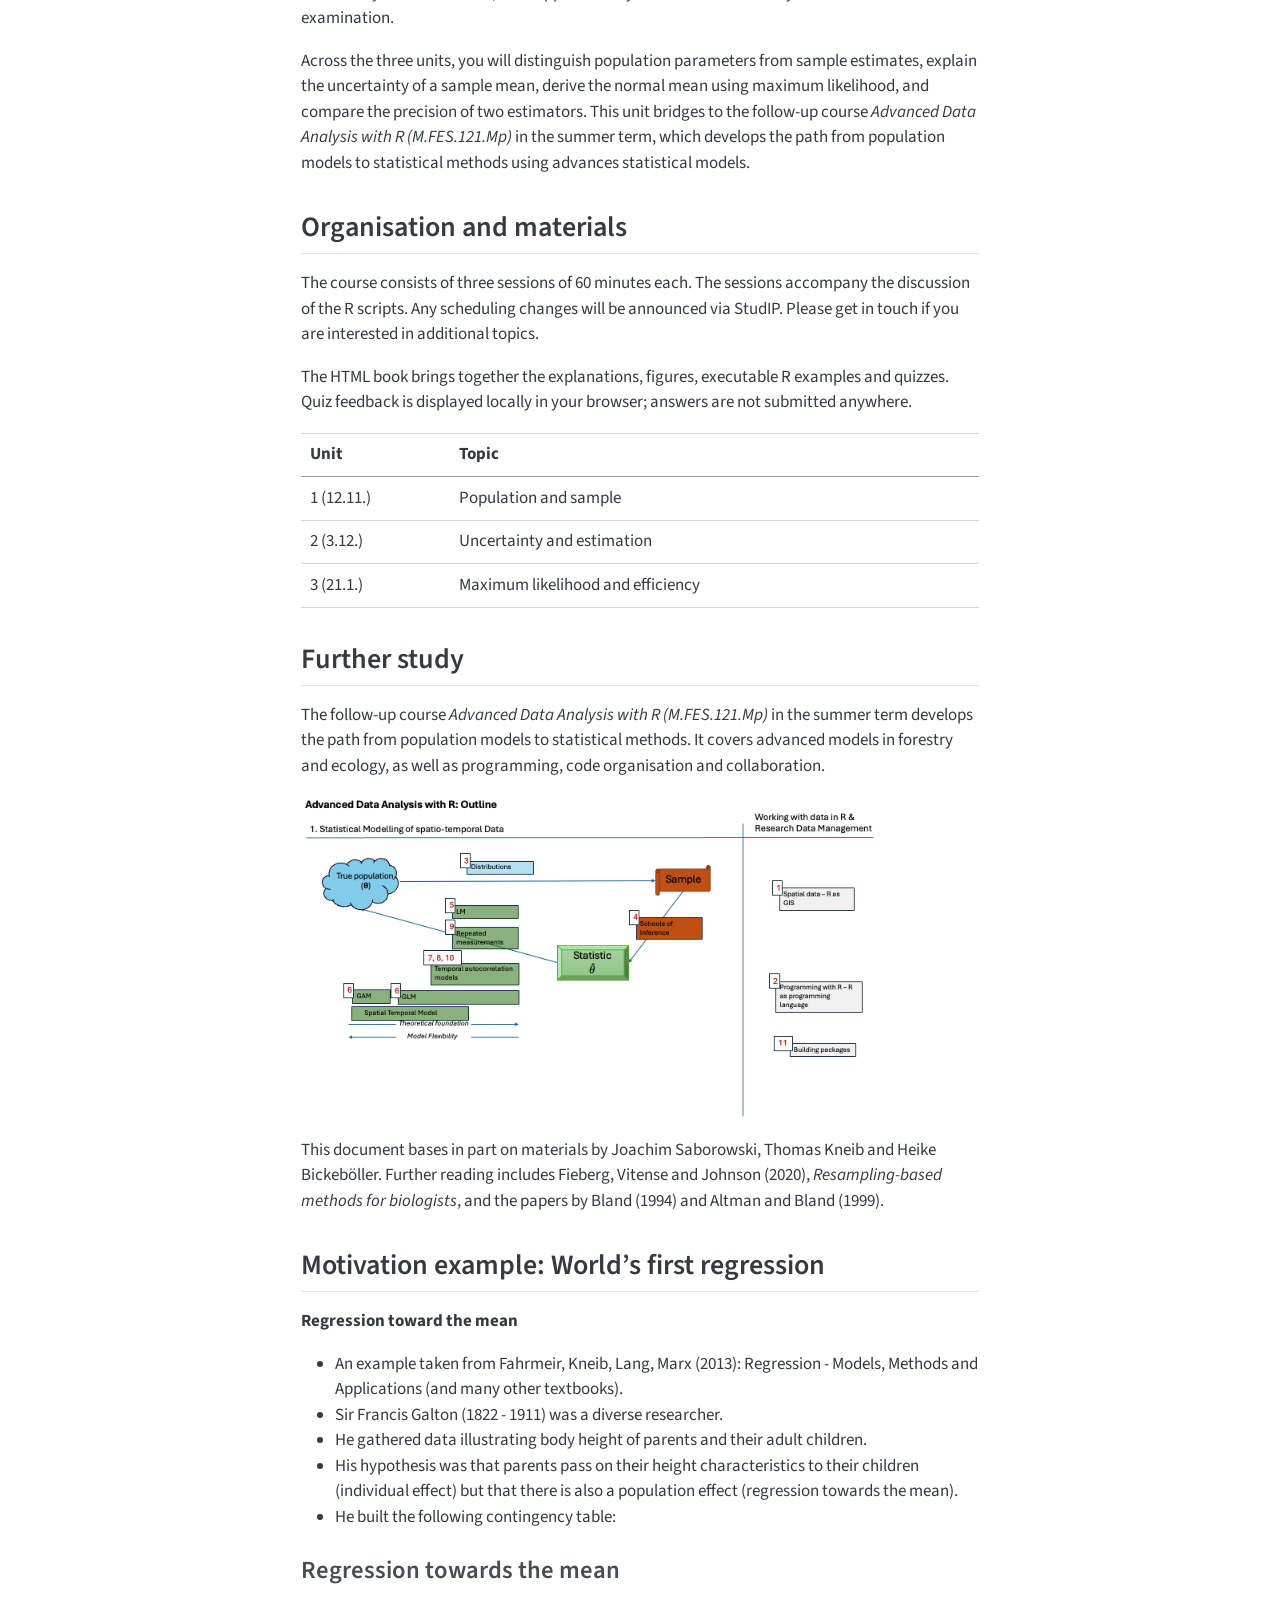
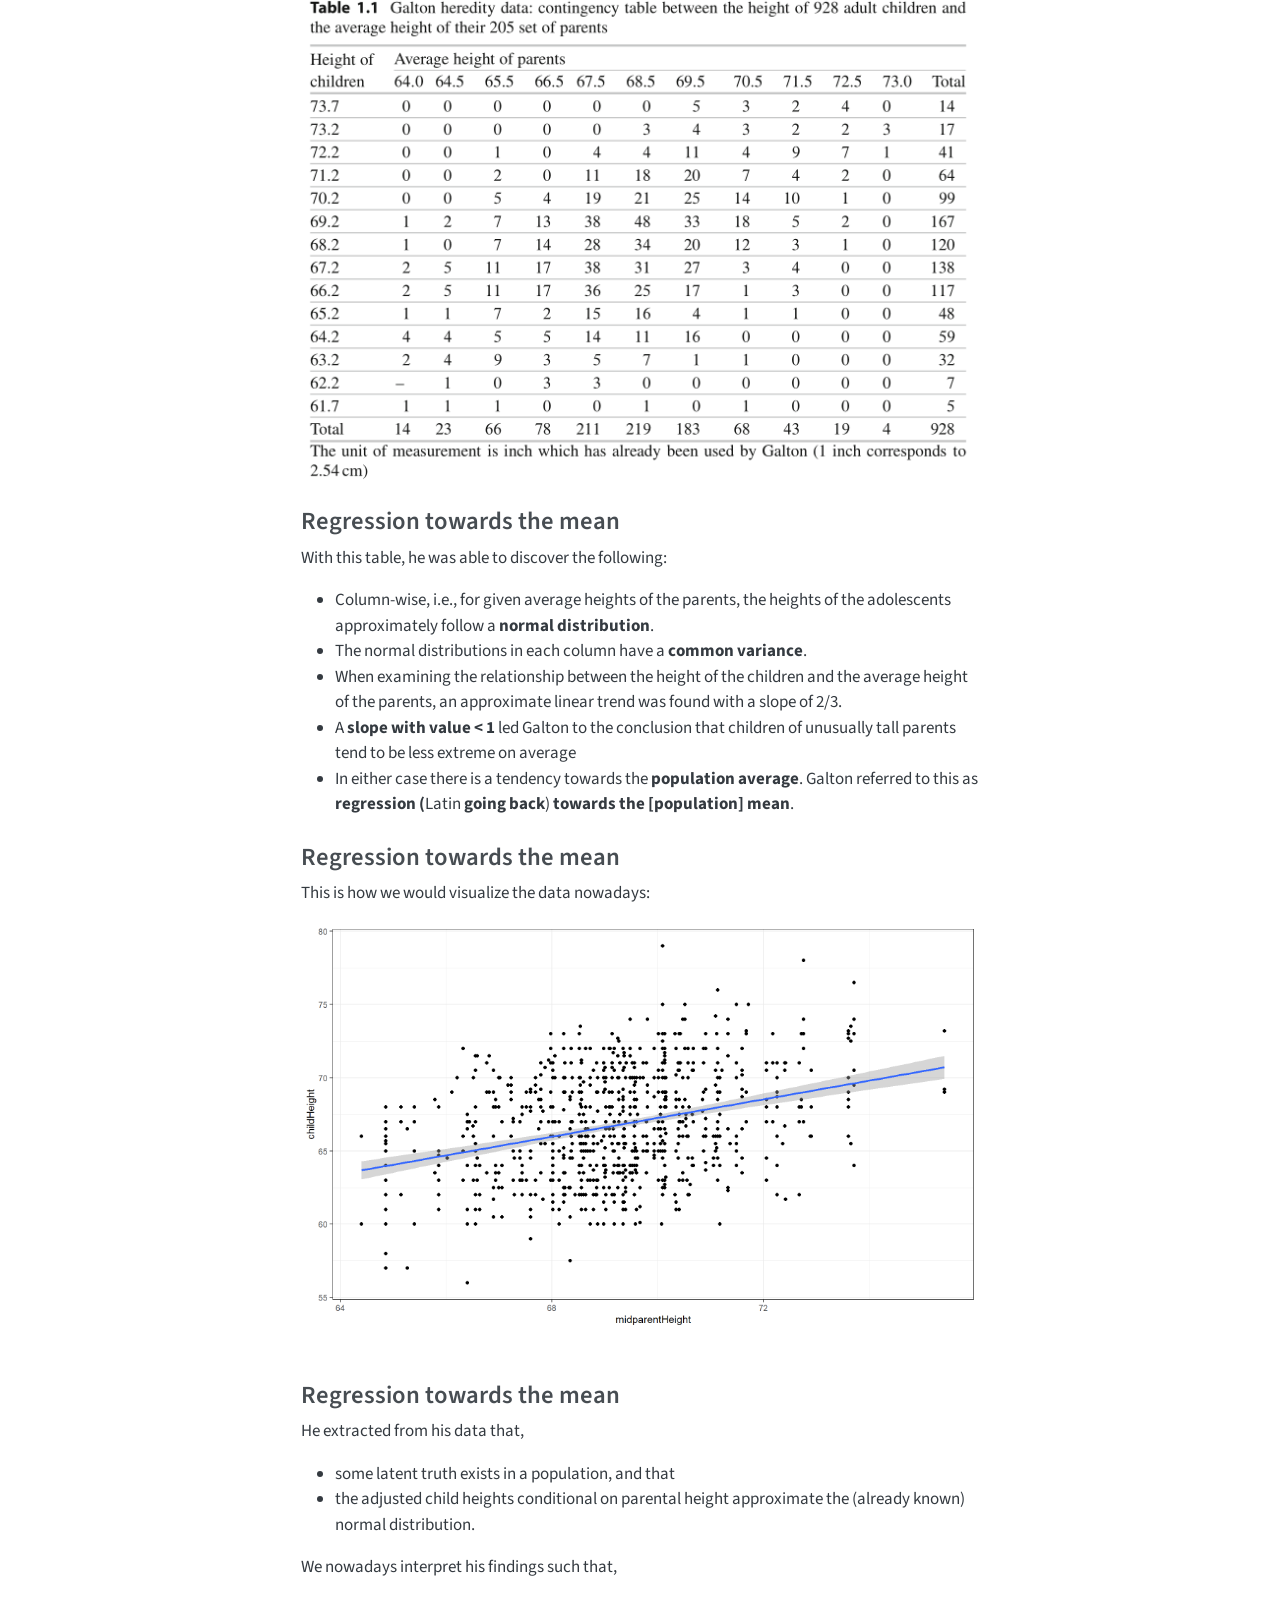
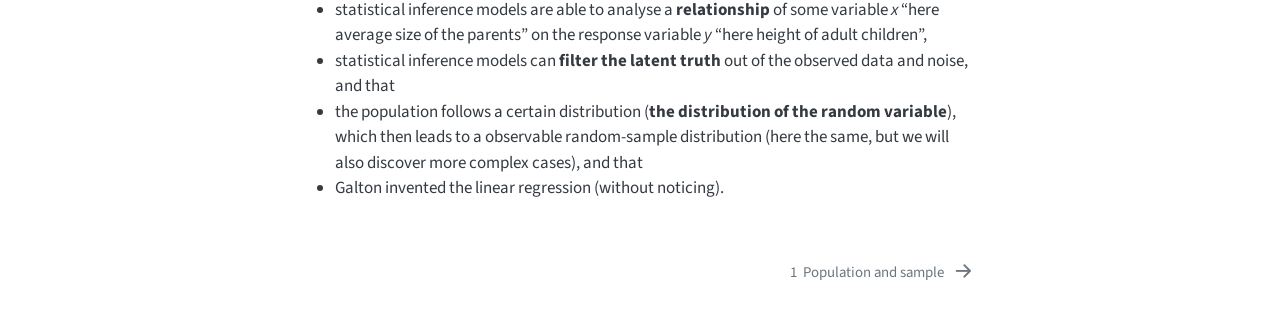
==== commit 4b2afb9c: "Update course materials" ====
--- a/docs/index.html
+++ b/docs/index.html
@@ -232,6 +232,7 @@
 
 <section id="preface" class="level1 unnumbered">
 <h1 class="unnumbered">Preface</h1>
+<p>https://kaihusmann.github.io/stat-data-analysis-r-extra-material-2026/ <img src="materials/canvas.png" class="img-fluid"></p>
 <p>These accompanying course materials guide you through the entire lectures of Kai, which consist of three lectures of 60 minutes each. This website contains all the information and materials you need to participate interactively and to repeat the material after. This course builds on the content covered in Katrin’s lecture. However, it is not directly relevant to the examination.</p>
 <div class="callout callout-style-default callout-tip callout-titled">
 <div class="callout-header d-flex align-content-center">
